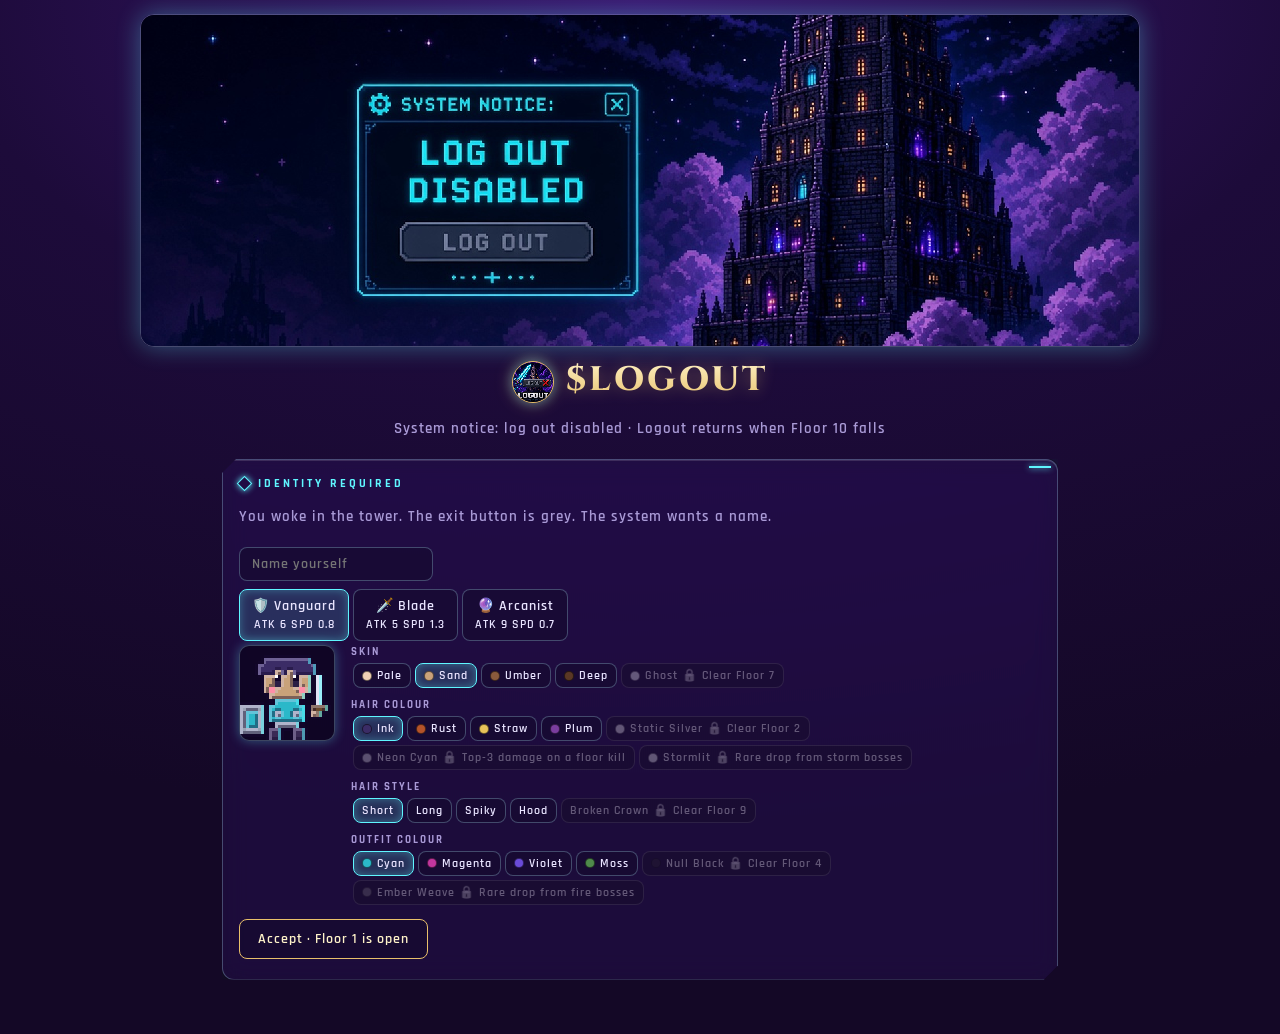
==== index.html @ d96493ed "Enable guilds + floor chat (addendum ran); build bump" ====
<!doctype html><html lang="en"><head><meta charset="utf-8"><meta name="viewport" content="width=device-width,initial-scale=1,viewport-fit=cover"><meta name="theme-color" content="#140826">
<title>$LOGOUT — Idle Tower</title>
<style>html,body{background:#140826;color:#e9e4ff}</style>
<!--stamp--><script type="importmap">{"imports":{"./config.js":"./config.js?v=7f63ad477a","./js/bosses.js":"./js/bosses.js?v=3d17f3967e","./js/chatfilter.js":"./js/chatfilter.js?v=52e6c894ad","./js/codex.js":"./js/codex.js?v=ca098cc24a","./js/cosmetics.js":"./js/cosmetics.js?v=3764ca4366","./js/features.js":"./js/features.js?v=91b095b7e9","./js/floors.js":"./js/floors.js?v=cc6579499a","./js/galaxy.js":"./js/galaxy.js?v=e4ab47b2e9","./js/game.js":"./js/game.js?v=8e646d7013","./js/gm.js":"./js/gm.js?v=af8ee98b9e","./js/guilds.js":"./js/guilds.js?v=2e95c505de","./js/icons.js":"./js/icons.js?v=ac04ffc400","./js/loot.js":"./js/loot.js?v=96ae8f6a36","./js/main.js":"./js/main.js?v=1039ddd37b","./js/pixel.js":"./js/pixel.js?v=902a3ec5ac","./js/ranks.js":"./js/ranks.js?v=34dbba50db","./js/sandbox.js":"./js/sandbox.js?v=edae05dacb","./js/sprites.js":"./js/sprites.js?v=fb9a86721c","./js/storage.js":"./js/storage.js?v=37e40a9ed7","./js/supabase.js":"./js/supabase.js?v=61c670b4ec","./js/talents.js":"./js/talents.js?v=69dda6d546","./js/town.js":"./js/town.js?v=73d9f11a2b","./js/vendor/supabase.js":"./js/vendor/supabase.js?v=96c0dae92e","./js/build.js":"./js/build.js?v=3bac025a0b"}}</script><!--/stamp-->
<link rel="preconnect" href="https://fonts.googleapis.com"><link href="https://fonts.googleapis.com/css2?family=Cinzel:wght@600;800&family=Rajdhani:wght@500;600;700&display=swap" rel="stylesheet">
<link rel="stylesheet" href="style.css?v=3c97f6f3e4">
<link rel="icon" type="image/png" href="assets/favicon.png"><link rel="apple-touch-icon" href="assets/apple-touch-icon.png">
<meta name="description" content="System notice: log out disabled. Climb the tower.">
<meta property="og:title" content="$LOGOUT"><meta property="og:description" content="System notice: log out disabled. Floor 1 is open.">
<meta property="og:image" content="https://logouttower.github.io/logout-game/assets/banner.png"><meta property="og:url" content="https://logouttower.github.io/logout-game/"><meta property="og:type" content="website">
<meta name="twitter:card" content="summary_large_image"><meta name="twitter:title" content="$LOGOUT"><meta name="twitter:image" content="https://logouttower.github.io/logout-game/assets/banner.png"></head><body>
<div class="sky"><div class="tower"></div></div>
<header><img class="banner" src="assets/banner.png" alt="$LOGOUT banner"><h1><img class="logo" src="assets/logo.png" alt="">$LOGOUT</h1><p class="sub">System notice: log out disabled · Logout returns when Floor <span id="maxf">10</span> falls</p></header>
<main>
 <section id="create" class="panel win hidden"><h2>Identity required</h2><p class="sub">You woke in the tower. The exit button is grey. The system wants a name.</p>
  <input id="hname" maxlength="16" placeholder="Name yourself">
  <div id="classes"></div><div class="wrow"><div id="cpreview" class="preview"></div><div id="cpick"></div></div><button id="start" class="cta">Accept · Floor 1 is open</button></section>
 <section id="game" class="hidden">
  <div class="panel win" id="bosspanel">
   <div class="plate"><div class="bname" id="bname"></div><div class="bsub" id="floor"></div></div>
   <div class="gauge"><div class="layers" id="layers"></div><div class="gbar"><div id="hpfill"></div><i class="ticks"></i></div><span id="hptext"></span></div>
   <div id="arena"><div class="torch l"></div><div class="torch r"></div><div id="hero" class="sprite"></div><div id="boss" class="sprite boss"></div><div id="fx"></div></div>
  </div>
  <div class="row">
   <div class="panel win"><div class="hudtop"><div id="hname2"></div><div class="lv" id="hlv"></div></div><div class="segrow"><span>HP</span><div class="seg" id="hhp"></div></div><div class="segrow"><span>XP</span><div class="seg xp" id="hxp"></div></div><div class="buffs" id="buffs"></div><div id="stats"></div><div id="equipped" class="equipped"></div>
    <nav class="btns" id="dock" aria-label="Actions"><div class="act"><button id="lvl" class="rb" title="Train" aria-label="Train">⚔</button><span id="lvlL">Train</span></div><div class="act"><button id="gear" class="rb" title="Forge" aria-label="Forge">⚒</button><span id="gearL">Forge</span></div><div class="act"><button id="wardrobeBtn" class="rb" title="Wardrobe" aria-label="Wardrobe">✧</button><span>Wardrobe</span></div><div class="act"><button id="townBtn" class="rb" title="Town" aria-label="Town">⌂</button><span>Town</span></div><div class="act"><button id="bagBtn" class="rb" title="Bag" aria-label="Bag">⛁</button><span id="bagL">Bag</span></div><div class="act"><button id="talBtn" class="rb" title="Talents" aria-label="Talents">✧<b id="talBadge" class="badge" hidden></b></button><span>Talents</span></div><div class="act" id="guildAct" hidden><button id="guildBtn" class="rb" title="Guild" aria-label="Guild">⚑</button><span>Guild</span></div><div class="act" id="chatAct" hidden><button id="chatBtn" class="rb" title="Floor chat" aria-label="Floor chat">✉<b id="chatBadge" class="badge" hidden></b></button><span>Chat</span></div><div class="act"><button id="sysBtn" class="rb" title="System" aria-label="System and identity">⚙</button><span>System</span></div><div class="act"><button id="helpBtn" class="rb" title="How to play" aria-label="How to play">?</button><span>Guide</span></div></nav></div>
   <div class="panel win"><h2>Top Damage · this floor</h2><ol id="lb"></ol></div>
  </div>
  <div class="panel win"><h2>Chronicle</h2><div class="log" id="log"></div></div>
 </section>
</main>
<dialog id="wardrobe" class="win"><h2>Wardrobe <small>· cosmetic only</small></h2><div class="wrow"><div><div id="wpreview" class="preview big"></div><div id="wname"></div></div><div id="wpick"></div></div><button onclick="this.closest('dialog').close()">Close</button></dialog>
<div id="tour" class="win hidden" role="dialog" aria-live="polite"><small class="tstep" id="tstep"></small><h3 id="ttitle"></h3><p id="ttext"></p><div class="tbtns"><button id="tskip">Skip</button><span></span><button id="tback">Back</button><button id="tnext" class="cta">Next</button></div></div>
<dialog id="town" class="win"><h2><span id="townTitle">Town</span> <small>· safe zone</small><small class="tg" id="townGold"></small></h2>
 <div class="townwrap">
  <section class="tcard"><div class="npc" id="innkeeper"></div><h3>The Lantern Rest</h3><p class="sub">Innkeeper Marrow: “A warm bed heals any tower-ache. Sleep, and wake sharper.”</p>
   <p id="innInfo"></p><p class="sub">Restores full HP and grants <b>Well Rested</b>: +15% gold &amp; XP for 30 min of play or offline time.</p><button id="restBtn" class="cta"></button></section>
  <section class="tcard"><div class="npc" id="merchant"></div><h3>Quill's Wandering Wares</h3><p class="sub" id="shopTimer"></p><div id="shopList"></div><h3 class="sellh">Sell to Quill</h3><div id="sellBox"></div></section>
 </div><button onclick="this.closest('dialog').close()">Leave town</button></dialog>
<dialog id="bag" class="win"><h2>Bag <small id="bagCount"></small></h2><div class="bagwrap"><div><div class="eqrow" id="eqrow"></div><div class="grid" id="bagGrid"></div></div><div class="detail" id="bagDetail"><p class="sub">Select an item to compare it with what you have equipped.</p></div></div><button onclick="this.closest('dialog').close()">Close</button></dialog>
<div id="notices"></div><div id="cleared"><span>FLOOR CLEARED</span><small id="clearedSub"></small></div>
<dialog id="talents" class="win"><h2>Talents <small id="talPts"></small></h2><div class="taltree" id="talTree"></div><div class="taltip" id="talTip"></div><div class="talbtns"><button id="talRespec"></button><button onclick="this.closest('dialog').close()">Close</button></div></dialog>
<dialog id="guild" class="win"><h2>Guild <small id="guildSub"></small></h2><div id="guildBody"></div><button onclick="this.closest('dialog').close()">Close</button></dialog>
<dialog id="chat" class="win"><h2>Floor chat <small id="chatSub"></small></h2><div class="chatlog" id="chatLog" aria-live="polite"></div><form id="chatForm" class="chatform"><input id="chatIn" maxlength="200" autocomplete="off" placeholder="Say something to this floor"><button id="chatSend" class="cta">Send</button></form><p class="sub" id="chatNote"></p><button onclick="this.closest('dialog').close()">Close</button></dialog>
<dialog id="system" class="win"><h2 id="sysTitle">◈ System notice <small>· identity</small></h2><div id="sysBody"></div><button onclick="this.closest('dialog').close()">Close</button></dialog>
<dialog id="sandbox" class="win"><h2>Sandbox <small>· staff only · nothing here is saved</small></h2><div class="sbwrap"><div><div id="sbBoss" class="sbboss"></div><div id="sbName"></div><div id="sbHp" class="sub"></div></div><div><label>Floor <b id="sbNum">1</b><input id="sbFloor" type="range" min="1" max="100" value="1"></label><div class="sbbtns"><button id="sbFight" class="cta">Fight 10s</button><button id="sbLoot">Roll test loot</button><button id="sbUnique">Roll a Unique</button></div><p id="sbLog" class="sub"></p></div></div><div id="sbItems" class="sbitems"></div><button onclick="this.closest('dialog').close()">Close (clears test items)</button></dialog>
<dialog id="away" class="win"><h2>System notice · while you were away</h2><div id="awaytxt"></div><button onclick="this.closest('dialog').close()">Resume</button></dialog>
<script type="module" src="js/main.js?v=1039ddd37b"></script></body></html>
---- style.css ----
:root{--bg:#140826;--cy:#5ff6ff;--cyd:#5ff6ff55;--gold:#e8c06a;--glass:rgba(40,20,80,.42);--line:rgba(180,240,255,.28);--txt:#e9e4ff;--mut:#a99ad6}
*{box-sizing:border-box}
body{margin:0;color:var(--txt);font:600 15px/1.45 'Rajdhani',system-ui,sans-serif;min-height:100vh;background:radial-gradient(120% 80% at 50% 0%,#3a1670 0%,#1d0b3a 45%,var(--bg) 100%)}
.sky{position:fixed;inset:0;z-index:-1;pointer-events:none;background:radial-gradient(1px 1px at 20% 30%,#fff8 50%,transparent),radial-gradient(1px 1px at 70% 20%,#fff6 50%,transparent),radial-gradient(1px 1px at 85% 60%,#fff5 50%,transparent),radial-gradient(1px 1px at 35% 75%,#fff4 50%,transparent)}
.tower{position:absolute;right:6%;bottom:0;width:180px;height:75vh;opacity:.22;filter:drop-shadow(0 0 18px var(--cy));animation:float 8s ease-in-out infinite;
 background:url("data:image/svg+xml,%3Csvg xmlns='http://www.w3.org/2000/svg' viewBox='0 0 60 200' shape-rendering='crispEdges'%3E%3Cpath fill='%23b8a6ff' d='M28 0h4v10h4v20h4v30h4v40h4v100H16V100h4V60h4V30h4z'/%3E%3Cg fill='%235ff6ff'%3E%3Crect x='29' y='40' width='2' height='3'/%3E%3Crect x='26' y='80' width='2' height='3'/%3E%3Crect x='32' y='120' width='2' height='3'/%3E%3Crect x='24' y='150' width='2' height='3'/%3E%3C/g%3E%3C/svg%3E") bottom/contain no-repeat}
@keyframes float{50%{transform:translateY(-12px)}}
header{text-align:center;padding:14px 12px 4px}
.banner{display:block;width:100%;max-width:1000px;margin:0 auto 10px;aspect-ratio:3/1;object-fit:cover;border-radius:14px;border:1px solid var(--line);box-shadow:0 0 24px var(--cyd);image-rendering:pixelated}
h1{font:800 34px 'Cinzel',serif;margin:6px;letter-spacing:3px;background:linear-gradient(#fff3c9,var(--gold));-webkit-background-clip:text;background-clip:text;color:transparent;filter:drop-shadow(0 0 8px #e8c06a66)}
.logo{width:42px;height:42px;vertical-align:middle;margin-right:12px;border-radius:50%;border:1px solid var(--gold);box-shadow:0 0 12px var(--cyd);image-rendering:pixelated}
h2{font:700 12px 'Rajdhani';letter-spacing:3px;text-transform:uppercase;color:var(--cy);margin:0 0 10px;display:flex;align-items:center;gap:8px}
h2::before{content:'';width:9px;height:9px;border:1px solid var(--cy);transform:rotate(45deg);box-shadow:0 0 6px var(--cy)}
.sub{color:var(--mut);letter-spacing:1px}
main{max-width:860px;margin:auto;padding:0 12px 40px}.hidden{display:none!important}
.win,.panel{background:var(--glass);backdrop-filter:blur(12px) saturate(1.3);-webkit-backdrop-filter:blur(12px) saturate(1.3);border:1px solid var(--line);border-radius:12px;
 box-shadow:0 0 0 1px #0004,0 8px 30px #0006,inset 0 1px 0 #ffffff22,0 0 18px #5ff6ff1c;padding:16px;margin-bottom:14px;position:relative;animation:sysin .45s cubic-bezier(.2,.9,.3,1.2) both;
 clip-path:polygon(14px 0,100% 0,100% calc(100% - 14px),calc(100% - 14px) 100%,0 100%,0 14px)}
.panel::after{content:'';position:absolute;top:6px;right:6px;width:22px;height:2px;background:var(--cy);box-shadow:0 0 6px var(--cy)}
@keyframes sysin{from{opacity:0;transform:translateY(10px) scale(.98)}}
.row{display:grid;grid-template-columns:1fr 1fr;gap:14px}@media(max-width:640px){.row{grid-template-columns:1fr}}
button,input{font:600 14px 'Rajdhani';letter-spacing:1px;background:rgba(20,10,45,.6);color:var(--txt);border:1px solid var(--line);border-radius:8px;padding:7px 12px;margin:4px 4px 4px 0;cursor:pointer;transition:.15s}
button:hover{border-color:var(--cy);box-shadow:0 0 12px var(--cyd);color:#fff}button:disabled{opacity:.35;cursor:default;box-shadow:none}
button.sel{border-color:var(--cy);background:rgba(95,246,255,.15);box-shadow:inset 0 0 10px var(--cyd)}
.cta{border-color:var(--gold);color:#fff3c9;padding:10px 18px}
.rb{width:50px;height:50px;border-radius:50%;font-size:20px;padding:0;background:radial-gradient(#3a2470,#1a0c35);border:1px solid var(--cy);box-shadow:0 0 10px var(--cyd),inset 0 0 8px #5ff6ff33}
.btns{display:flex;gap:12px;margin-top:10px}.act{display:flex;flex-direction:column;align-items:center;gap:2px;min-width:56px}.act span{font-size:11px;color:var(--mut);white-space:nowrap}.act .rb{margin:0}
/* boss */
.plate{text-align:center;margin:-4px auto 8px}.bname{font:800 22px 'Cinzel',serif;color:#fff3c9;text-shadow:0 0 10px #e8c06a77}.bsub{font-size:12px;letter-spacing:3px;text-transform:uppercase;color:var(--mut)}
.gauge{position:relative;display:flex;align-items:center;gap:8px}
.layers{display:flex;gap:3px}.layers i{width:9px;height:9px;transform:rotate(45deg);border:1px solid var(--cy)}.layers i.on{background:var(--cy);box-shadow:0 0 6px var(--cy)}
.gbar{flex:1;position:relative;height:16px;border:1px solid var(--line);border-radius:3px;background:#0a0418aa;overflow:hidden;clip-path:polygon(8px 0,100% 0,calc(100% - 8px) 100%,0 100%)}
#hpfill{height:100%;transition:width .35s,background .5s;box-shadow:0 0 10px currentColor}
.ticks{position:absolute;inset:0;background:repeating-linear-gradient(90deg,transparent 0 9.6%,#0008 9.6% 10%)}
#hptext{position:absolute;right:16px;top:-18px;font-size:12px;color:var(--mut)}
#arena{position:relative;display:flex;justify-content:space-around;align-items:flex-end;height:190px;margin-top:12px;border-radius:8px;overflow:hidden;padding-bottom:14px;
 background:linear-gradient(transparent 70%,#0009),repeating-linear-gradient(0deg,#00000055 0 2px,transparent 2px 22px),repeating-linear-gradient(90deg,#00000044 0 2px,transparent 2px 44px),linear-gradient(#2c1f4a,#1a1030 80%,#120a22)}
#arena::after{content:'';position:absolute;left:0;right:0;bottom:0;height:16px;background:repeating-linear-gradient(90deg,#3a2a5a 0 30px,#2a1d45 30px 32px)}
.torch{position:absolute;top:34px;width:10px;height:28px;background:linear-gradient(#6b4a2b,#3a2814);z-index:0}.torch.l{left:9%}.torch.r{right:9%}
.torch::before{content:'';position:absolute;left:-5px;top:-20px;width:20px;height:22px;background:radial-gradient(circle at 50% 70%,#fff3a0,#ff9a2e 45%,#ff4a1a00 70%);animation:flick .18s steps(2) infinite alternate;filter:drop-shadow(0 0 14px #ff9a2e)}
.torch::after{content:'';position:absolute;left:-60px;top:-60px;width:130px;height:130px;background:radial-gradient(#ff9a2e33,transparent 65%);animation:flick .3s infinite alternate}
@keyframes flick{to{transform:scale(.88,1.08);opacity:.85}}
.sprite{width:32px;height:32px;transform:scale(3);transform-origin:bottom;image-rendering:pixelated;background-size:100%;z-index:1}
#hero{animation:atk 1s steps(2) infinite}.boss{transform:scale(4.5);}.boss.big{transform:scale(5.6);}.boss{animation:bob 1.2s steps(2) infinite}
@keyframes atk{50%{translate:4px 0}}@keyframes bob{50%{translate:0 -2px}}.hit{filter:brightness(2.5) drop-shadow(0 0 2px #fff)}
#fx{position:absolute;inset:0;pointer-events:none;z-index:2}
.dmg.me{color:#5ff6ff;text-shadow:0 0 8px #5ff6ff,0 2px 0 #000}.dmg{position:absolute;font:700 20px 'Rajdhani';color:#fff;text-shadow:0 0 6px var(--cy),0 2px 0 #000;animation:up 1s ease-out forwards}
@keyframes up{to{transform:translateY(-50px);opacity:0}}
.slash{position:absolute;width:120px;height:6px;border-radius:50%;background:linear-gradient(90deg,transparent,#fff,var(--cy),transparent);box-shadow:0 0 14px var(--cy);animation:slash .3s ease-out forwards}
@keyframes slash{from{opacity:0;transform:rotate(-35deg) scaleX(.2)}40%{opacity:1}to{opacity:0;transform:rotate(-35deg) scaleX(1.3)}}
/* hero hud */
.hudtop{display:flex;justify-content:space-between;align-items:flex-start}#hname2{font-size:18px;line-height:1.15}#hname2 .ttl{display:block;margin-top:2px}.lv{font-size:12px;color:var(--mut);letter-spacing:2px}
.segrow{display:flex;align-items:center;gap:8px;margin:4px 0}.segrow span{width:18px;font-size:10px;letter-spacing:1px;color:var(--mut)}.segrow:last-of-type{margin-bottom:10px}
.seg{flex:1;display:flex;gap:2px;height:6px}.seg i{flex:1;background:#5cff9a;box-shadow:0 0 5px #5cff9a88;transform:skewX(-20deg)}.seg.xp i{background:var(--cy);box-shadow:0 0 5px var(--cyd)}.seg i.off{background:#ffffff18;box-shadow:none}
#stats{color:var(--mut);font-size:14px}#stats b{color:var(--txt)}
ol{padding-left:24px;margin:0}li{margin-bottom:3px}li.me{background:rgba(95,246,255,.08);border-radius:4px}
.ttl{font-size:11px;color:var(--gold);letter-spacing:1px;opacity:.85}
.log{height:110px;overflow:auto;font-size:14px;color:var(--mut)}.log div{padding:2px 0;border-bottom:1px solid #ffffff0d}.log div::before{content:'✦ ';color:var(--gold)}
.log div.rune{color:var(--cy);text-shadow:0 0 8px var(--cyd)}.log div.rune::before{content:'◈ ';color:var(--cy)}
dialog{color:var(--txt);max-width:92vw}dialog::backdrop{background:#0a0418aa;backdrop-filter:blur(3px)}
/* system notices */
#notices{position:fixed;left:50%;top:max(14px,env(safe-area-inset-top));transform:translateX(-50%);display:flex;flex-direction:column;gap:8px;align-items:center;z-index:20;pointer-events:none}
.notice{min-width:280px;text-align:center;padding:12px 26px;background:rgba(28,14,62,.82);backdrop-filter:blur(14px);-webkit-backdrop-filter:blur(14px);border:1px solid var(--cy);border-radius:10px;box-shadow:0 0 24px var(--cyd);letter-spacing:2px;animation:nin .35s ease-out,nout .5s ease-in 2.6s forwards}
.notice small{display:block;font-size:10px;letter-spacing:4px;color:var(--cy);text-transform:uppercase}
@keyframes nin{from{opacity:0;transform:scale(.9)}}@keyframes nout{to{opacity:0;transform:translateY(-10px)}}
#cleared{position:fixed;inset:0;display:none;place-items:center;align-content:center;z-index:30;pointer-events:none;background:radial-gradient(#5ff6ff22,transparent 60%)}
#cleared.show{display:grid;animation:cl 2.6s ease forwards}
#cleared span{font:800 clamp(34px,8vw,72px) 'Cinzel',serif;letter-spacing:8px;background:linear-gradient(#fff,#fff3c9 40%,var(--gold));-webkit-background-clip:text;background-clip:text;color:transparent;filter:drop-shadow(0 0 18px var(--cy))}
#cleared small{text-align:center;letter-spacing:4px;color:var(--cy)}
@keyframes cl{0%{opacity:0;transform:scale(1.4)}15%{opacity:1;transform:scale(1)}80%{opacity:1}100%{opacity:0}}
/* wardrobe */
.wrow{display:flex;gap:16px;align-items:flex-start;flex-wrap:wrap}
.preview{width:96px;height:96px;flex:none;background:#0a0418aa center/100% no-repeat;border:1px solid var(--line);border-radius:10px;box-shadow:0 0 12px var(--cyd);image-rendering:pixelated}
.preview.big{width:160px;height:160px}#wardrobe{max-width:780px;width:95vw;max-height:90vh;overflow:auto}#wpick,#cpick{flex:1;min-width:260px}
.slot{margin-bottom:8px}.slot b{display:block;color:var(--mut);font-size:11px;letter-spacing:2px;text-transform:uppercase}
.opt{font-size:12px;padding:4px 8px;margin:2px}.opt i{display:inline-block;width:10px;height:10px;margin-right:5px;border-radius:50%;vertical-align:middle;border:1px solid #0008}
.opt.locked{opacity:.35;filter:grayscale(1);cursor:not-allowed}.opt.locked:hover{box-shadow:none;border-color:var(--line)}

/* intro walkthrough */
#tour{position:fixed;left:50%;bottom:max(18px,env(safe-area-inset-bottom));transform:translateX(-50%);width:min(440px,calc(100vw - 24px));z-index:45;margin:0;padding:16px 18px}
#tour small{letter-spacing:4px;font-size:10px;color:var(--cy);text-transform:uppercase}#tour h3{font:800 18px 'Cinzel',serif;color:#fff3c9;margin:4px 0 6px}#tour p{margin:0 0 10px;color:var(--txt);line-height:1.4}
.tbtns{display:flex;gap:6px;align-items:center}.tbtns span{flex:1}.tbtns button{min-height:44px;min-width:64px;margin:0}
.tour-hi{outline:2px solid var(--cy)!important;outline-offset:-2px;box-shadow:0 0 0 2px #5ff6ff55,0 0 26px var(--cy)!important;animation:hipulse 1.2s ease-in-out infinite!important;border-radius:10px}
@keyframes hipulse{50%{outline-color:#fff3c9}}
/* mobile (iPhone ~390px) */
html,body{overflow-x:hidden}
header{padding-top:max(14px,env(safe-area-inset-top))}main{padding-left:max(12px,env(safe-area-inset-left));padding-right:max(12px,env(safe-area-inset-right))}
@media(max-width:640px){
 body{font-size:15px}main{padding-bottom:calc(110px + env(safe-area-inset-bottom))}
 header{padding:max(8px,env(safe-area-inset-top)) 8px 0}h1{font-size:26px}.logo{width:34px;height:34px}.sub{font-size:13px}.banner{border-radius:10px}
 .panel,.win{padding:12px}#arena{height:170px}.sprite{transform:scale(2.4)}.boss{transform:scale(3.6)}.boss.big{transform:scale(4.4)}
 #hptext{position:static;display:block;text-align:right;margin-bottom:2px}.gauge{flex-wrap:wrap}.gbar{flex-basis:100%}
 body>#dock{display:flex}#game.hidden~#dock,body:has(#game.hidden)>#dock{display:none}
 #dock{position:fixed;left:0;right:0;bottom:0;z-index:35;margin:0;justify-content:space-around;padding:8px max(8px,env(safe-area-inset-right)) calc(8px + env(safe-area-inset-bottom)) max(8px,env(safe-area-inset-left));
  background:rgba(24,12,52,.86);backdrop-filter:blur(14px);-webkit-backdrop-filter:blur(14px);border-top:1px solid var(--line);box-shadow:0 -6px 24px #0008}
 .rb{width:48px;height:48px}
 button,input,.opt{min-height:44px}.opt{padding:6px 10px;margin:3px}input{width:100%;font-size:16px}
 #classes button{min-width:30%}
 dialog{max-width:calc(100vw - 16px);width:calc(100vw - 16px);max-height:calc(100dvh - 24px - env(safe-area-inset-top) - env(safe-area-inset-bottom));overflow-y:auto;-webkit-overflow-scrolling:touch;overscroll-behavior:contain;padding:14px}
 #wardrobe{width:calc(100vw - 16px)}.wrow{flex-direction:column}.preview.big{width:128px;height:128px;margin:auto}#wpick,#cpick{min-width:0;width:100%}
 #wardrobe>button{position:sticky;bottom:0;width:100%;background:rgba(30,15,65,.95)}
 #tour{bottom:calc(92px + env(safe-area-inset-bottom))}
 .notice{min-width:0;width:calc(100vw - 40px)}.tower{display:none}
}

/* loot */
.equipped{display:flex;flex-wrap:wrap;gap:4px 12px;font-size:12px;color:var(--mut);margin-top:6px}
.log div.loot::before{content:'◆ ';color:inherit}
#bag{max-width:760px;width:95vw;max-height:90vh;overflow:auto}.bagwrap{display:flex;gap:14px;flex-wrap:wrap}.bagwrap>div:first-child{flex:1;min-width:260px}
.grid{display:grid;grid-template-columns:repeat(5,1fr);gap:6px;margin-top:8px}
.cell{aspect-ratio:1;min-height:44px;margin:0;padding:0;font-size:20px;border:1px solid var(--rc,var(--line));box-shadow:inset 0 0 12px color-mix(in srgb,var(--rc,#000) 35%,transparent);color:var(--rc,var(--mut))}
.cell:disabled{opacity:.25}.cell.sel{outline:2px solid #fff;outline-offset:1px}
.eqrow{display:grid;grid-template-columns:repeat(3,1fr);gap:6px}
.item{border:1px solid var(--rc,var(--line));border-radius:8px;padding:8px;background:rgba(10,4,24,.5);font-size:13px}.item small{display:block;color:var(--mut);font-size:11px;text-transform:capitalize;margin-bottom:3px}
.item.mini{font-size:11px;padding:6px}.item.mini small{font-size:10px}.item.empty{color:var(--mut);text-transform:capitalize}
.detail{flex:1;min-width:240px}.vs{text-align:center;font-size:11px;letter-spacing:3px;color:var(--mut);margin:6px 0;text-transform:uppercase}.delta{font-size:16px;margin:8px 0}
.bagbtns{display:flex;gap:6px}.bagbtns button{flex:1;min-height:44px}
@media(max-width:640px){#bag{width:calc(100vw - 16px)}.bagwrap{flex-direction:column}.eqrow{grid-template-columns:1fr}#bag>button{position:sticky;bottom:0;width:100%;background:rgba(30,15,65,.95)}}

/* hero HP + buffs */
.seg.mid i:not(.off){background:#ffd84f;box-shadow:0 0 5px #ffd84f88}.seg.worn i:not(.off){background:#ff3355;box-shadow:0 0 6px #ff3355aa}
.buffs{display:flex;flex-wrap:wrap;gap:4px;margin:2px 0 6px}.buff{font-size:11px;letter-spacing:1px;padding:2px 8px;border:1px solid var(--cy);border-radius:999px;color:var(--cy);background:#5ff6ff14}
.buff.bad,.bad{color:#ff3355;border-color:#ff3355}.buff.bad{background:#ff335514}
/* town */
#town{max-width:820px;width:95vw;max-height:90vh;overflow:auto;background:linear-gradient(rgba(60,30,40,.35),rgba(20,10,45,.6)),var(--glass)}
#town h2 .tg{margin-left:auto;color:var(--gold);letter-spacing:2px}
.townwrap{display:grid;grid-template-columns:1fr 1.3fr;gap:12px}.tcard{border:1px solid var(--line);border-radius:10px;padding:12px;background:rgba(10,4,24,.45);position:relative}
.tcard h3{font:800 17px 'Cinzel',serif;color:#fff3c9;margin:4px 0}.npc{width:96px;height:96px;image-rendering:pixelated;background:center/100% no-repeat;float:right;margin:-4px -4px 4px 8px;filter:drop-shadow(0 0 6px #ff9a2e55)}
.srow{display:flex;align-items:center;gap:8px;padding:6px 0;border-bottom:1px solid #ffffff10;clear:both}.srow>div{flex:1}.srow small{display:block;color:var(--mut);font-size:11px}.srow button{min-width:76px;min-height:44px;margin:0}
.srow[style]{border-left:2px solid var(--rc);padding-left:8px}
@media(max-width:640px){#town{width:calc(100vw - 16px)}.townwrap{grid-template-columns:1fr}#town>button{position:sticky;bottom:0;width:100%;background:rgba(30,15,65,.95)}.act{min-width:48px}.act span{font-size:10px}#dock{gap:2px}.rb{width:46px;height:46px}}
/* stable HUD: reserve space so text updates never shift the buttons under the cursor */
#stats{min-height:2.9em}.buffs{min-height:22px}.equipped{min-height:1.4em}#hname2{min-height:2.3em}
.climb{font-size:11px;color:var(--cy);margin-top:3px;line-height:1.3}

/* Unique rarity: prismatic cyan-gold shimmer */
@keyframes prism{0%{background-position:0% 50%}100%{background-position:200% 50%}}
.uniq,.notice.uniq span{background:linear-gradient(90deg,#7ff6ff,#ffd76a,#ff9ff3,#7ff6ff);background-size:200% 100%;-webkit-background-clip:text;background-clip:text;color:transparent!important;animation:prism 2.4s linear infinite;font-weight:700}
.notice.uniq{border-color:#ffd76a!important;box-shadow:0 0 24px #7ff6ff88,0 0 48px #ffd76a44;padding:16px 30px}
.notice.uniq small::after{content:' · UNIQUE';color:#ffd76a}
.cell.ucell{color:#ffd76a;border:2px solid #ffd76a;box-shadow:0 0 12px #7ff6ff,inset 0 0 14px #ffd76a66;animation:uglow 2s ease-in-out infinite alternate}
@keyframes uglow{to{box-shadow:0 0 18px #ffd76a,inset 0 0 14px #7ff6ff88}}
.item .ab{color:#5cff9a}.item .db{color:#ff9b7a}.item .lore{font-style:italic;color:#b9a8ff;font-size:12px;margin:4px 0}
@media (prefers-reduced-motion:reduce){.uniq,.cell.ucell{animation:none}}

/* Talents */
.rb{position:relative}.badge{position:absolute;top:-4px;right:-4px;min-width:18px;height:18px;padding:0 4px;border-radius:9px;background:var(--gold);color:#1a0b33;font:700 11px/18px 'Rajdhani',sans-serif;box-shadow:0 0 8px var(--gold)}
#talents{max-width:900px;width:95vw;max-height:90vh;overflow:auto}
.taltree{display:grid;grid-template-columns:repeat(3,1fr);gap:12px}
.tbranch{border:1px solid var(--line);border-radius:10px;padding:10px;background:rgba(10,4,24,.45);display:flex;flex-direction:column;gap:8px}
.tbranch h3{margin:0;color:var(--cy);font-size:15px;letter-spacing:2px;text-transform:uppercase}.tbranch h3 small{color:var(--gold);float:right}.tbranch .sub{margin:0}
.tnode{display:flex;justify-content:space-between;align-items:center;min-height:48px;margin:0;padding:6px 12px;border-radius:24px;border:1px solid var(--line);background:rgba(30,15,65,.6);text-align:left;position:relative}
.tnode+.tnode::before{content:'';position:absolute;left:24px;top:-9px;height:8px;border-left:2px solid var(--line)}
.tnode b{font-size:12px;color:var(--gold)}.tnode.can{border-color:var(--cy);box-shadow:0 0 10px #5ff6ff55}.tnode.max{border-color:var(--gold);background:rgba(80,60,10,.35)}
.tnode.gated{opacity:.45}.tnode.cap{border-width:2px}.tnode.cap span::before{content:'★ ';color:var(--gold)}.tnode.sel{outline:2px solid #fff;outline-offset:1px}
.taltip{margin:12px 0;padding:10px 12px;border:1px solid var(--cy);border-radius:10px;background:rgba(10,4,24,.6);min-height:64px}.taltip p{margin:6px 0}.taltip .capt{color:var(--gold)}
.talbtns{display:flex;gap:10px;justify-content:flex-end}
@media(max-width:640px){.taltree{grid-template-columns:1fr}#talents{width:calc(100vw - 16px)}.taltip{position:sticky;bottom:52px;background:rgba(22,10,48,.97);z-index:2;box-shadow:0 -8px 20px #0a0418}.talbtns{position:sticky;bottom:0;background:rgba(30,15,65,.95);padding:6px 0}.talbtns button{flex:1}}

/* System / identity */
#system{max-width:520px;width:95vw}.sysnote p{margin:6px 0}.bind{border:1px solid var(--cy);border-radius:10px;padding:10px;margin:10px 0;background:rgba(10,4,24,.5)}.bind.off{opacity:.55}
.bind h3{margin:0 0 8px;color:var(--cy);font-size:14px;letter-spacing:3px;text-transform:uppercase}.bind .cta{width:100%;min-height:44px}
.mail{display:flex;gap:8px}.mail input{flex:1;min-height:44px;background:rgba(20,10,45,.8);color:var(--txt);border:1px solid var(--line);border-radius:8px;padding:0 10px}
.logout{width:100%;min-height:48px;margin-top:10px;letter-spacing:6px;font-weight:700;opacity:.4;cursor:not-allowed}.center{text-align:center}
.settings{margin-top:10px}.settings summary{cursor:pointer;color:var(--cy);min-height:44px;line-height:44px}
.slot2{border:1px dashed var(--gold);border-radius:10px;padding:8px;margin:8px 0}.emptyslot{width:44px;height:44px;border:1px dashed var(--gold);border-radius:8px;display:grid;place-items:center;color:var(--gold);margin-top:6px}

/* Staff (gm) */
.gmname{color:#0b0812!important;text-shadow:0 0 2px #ffd76a,0 0 6px #ffd76a,0 0 12px #9a5cff;font-weight:700}
#lb li.staff{list-style:none;margin:0 0 8px -18px;padding:6px 8px;border:1px solid #ffd76a66;border-radius:8px;background:linear-gradient(90deg,#0b081288,#2a1d4588)}#lb li.staff small{display:block;font-size:10px;letter-spacing:3px;color:#ffd76a;text-transform:uppercase}
.dmg.gm{color:#ffd76a;text-shadow:0 0 8px #ffd76a,0 0 2px #000,0 2px 0 #000}
.slash.crack{width:46px;height:46px;background:none;border:none;box-shadow:none;transform:none;opacity:.9;
  background-image:linear-gradient(35deg,transparent 46%,#ffd76a 47%,#ffd76a 50%,transparent 51%),linear-gradient(-60deg,transparent 47%,#ffd76a 48%,#9a5cff 50%,transparent 51%),radial-gradient(#0b0812 0 20%,transparent 21%);animation:crack 1s ease-out forwards}
@keyframes crack{0%{opacity:0;scale:.4}20%{opacity:1;scale:1}100%{opacity:0;scale:1.1}}
#hero.gmaura::before{content:'';position:absolute;inset:-14%;border-radius:50%;pointer-events:none;
  background:repeating-conic-gradient(from 0deg,#ffd76a 0 2deg,transparent 2deg 14deg,#9a5cff 14deg 16deg,transparent 16deg 30deg);
  -webkit-mask:radial-gradient(circle,transparent 58%,#000 60%,#000 64%,transparent 66%);mask:radial-gradient(circle,transparent 58%,#000 60%,#000 64%,transparent 66%);
  animation:gmring 18s linear infinite;opacity:.8;filter:drop-shadow(0 0 3px #ffd76a)}
#hero.gmaura{position:relative;filter:drop-shadow(0 0 3px #9a5cff88)!important}
@keyframes gmring{to{rotate:360deg}}
.notice.bigsys{position:fixed;left:50%;top:40%;translate:-50% -50%;z-index:99;font-size:20px;padding:22px 36px;border-color:#ffd76a;box-shadow:0 0 30px #ffd76a55,0 0 60px #9a5cff44;animation:bigsys 6s ease forwards}
.notice.bigsys span{color:#ffd76a}@keyframes bigsys{0%{opacity:0}8%,85%{opacity:1}100%{opacity:0}}
.staffbox{display:flex;flex-wrap:wrap;gap:8px;align-items:center;margin-top:10px;padding:8px;border:1px solid #ffd76a55;border-radius:8px}.staffbox input{flex:1;min-height:44px;background:rgba(20,10,45,.8);color:var(--txt);border:1px solid var(--line);border-radius:8px;padding:0 10px}
#sandbox{max-width:760px;width:95vw;max-height:90vh;overflow:auto}.sbwrap{display:grid;grid-template-columns:auto 1fr;gap:14px;align-items:center}.sbboss{width:160px;height:160px;background-size:contain;background-repeat:no-repeat;image-rendering:pixelated}
#sbFloor{width:100%;min-height:44px}.sbbtns{display:flex;flex-wrap:wrap;gap:8px}.sbitems{display:grid;grid-template-columns:repeat(auto-fill,minmax(210px,1fr));gap:8px;margin:10px 0}
@media(max-width:640px){.sbwrap{grid-template-columns:1fr}.sbboss{margin:auto}}
@media (prefers-reduced-motion:reduce){#hero.gmaura::before{animation:none}}
/* ---- guild + floor chat */
#guildBody .grow { display: flex; gap: 8px; flex-wrap: wrap; align-items: center; margin: 6px 0; }
#guildBody input { flex: 1 1 140px; min-height: 44px; }
#guildBody table { width: 100%; border-collapse: collapse; font-size: .95em; }
#guildBody td, #guildBody th { padding: 6px 4px; border-bottom: 1px solid rgba(160, 140, 255, .15); text-align: left; }
#guildBody .mine { color: #7ff6ff; }
#guildBody .tabs button[aria-pressed="true"] { border-color: #7ff6ff; }
.chatlog { height: min(50vh, 360px); overflow-y: auto; -webkit-overflow-scrolling: touch; padding: 6px; border: 1px solid rgba(160, 140, 255, .2); border-radius: 8px; background: rgba(10, 4, 24, .5); }
.chatlog .msg { padding: 4px 0; line-height: 1.35; word-break: break-word; }
.chatlog .msg b { color: #c9b8ff; } .chatlog .msg .tag { color: #7ff6ff; font-size: .8em; margin-right: 3px; } .chatlog .msg.me b { color: #7ff6ff; }
.chatlog .msg.staff b { color: #f5c96b; } .chatlog .msg time { color: #8a7fb0; font-size: .75em; margin-left: 4px; }
.chatlog .msg .mod { float: right; display: flex; gap: 4px; } .chatlog .msg .mod button { min-height: 32px; min-width: 32px; padding: 2px 6px; font-size: .75em; opacity: .7; }
.chatform { display: flex; gap: 6px; margin-top: 8px; } .chatform input { flex: 1; min-height: 44px; } .chatform button { min-height: 44px; }
@media (max-width: 600px) { #guild, #chat { width: calc(100vw - 16px); max-width: none; } .chatlog { height: 46vh; } }
/* ---- staff galaxy aura, Codex, Final Shape */
#galaxy{position:absolute;pointer-events:none;z-index:0;image-rendering:auto}#hero{z-index:1}
.gmname.shape{background:linear-gradient(90deg,#ffd76a,#fff3c4,#9a5cff,#ffd76a);background-size:300% 100%;-webkit-background-clip:text;background-clip:text;color:transparent!important;animation:shapeshim 6s linear infinite}
@keyframes shapeshim{to{background-position:300% 0}}
@media (prefers-reduced-motion:reduce){.gmname.shape{animation:none}}
#rune{position:absolute;left:50%;bottom:6%;translate:-50% 0;color:#ffd76a;font-size:22px;text-shadow:0 0 10px #ffd76a,0 0 20px #9a5cff;pointer-events:auto;z-index:2;opacity:.85}
.supernova{position:absolute;inset:0;pointer-events:none;background:radial-gradient(circle at 70% 45%,#ffd76acc,#9a5cff55 30%,transparent 60%);animation:nova 1.6s ease-out forwards;z-index:3}
@keyframes nova{0%{opacity:0;scale:.3}25%{opacity:1}100%{opacity:0;scale:1.4}}
.dmg.dust{color:#cfd8ff;text-shadow:0 0 6px #9a7bff}
.notice.glow-rare{box-shadow:0 0 18px var(--glow,#ffd76a)}
#talents.codex{background:radial-gradient(circle at 30% 0,#2a1a4a,#0b0812 70%);border-color:#ffd76a88;box-shadow:0 0 40px #9a5cff44}
#talents.codex h2{color:#ffd76a;font-family:Cinzel,serif;letter-spacing:2px}
#talents.codex .taltree{grid-template-columns:repeat(4,minmax(150px,1fr));overflow-x:auto;max-height:62vh;overflow-y:auto;-webkit-overflow-scrolling:touch}
#talents.codex .tnode{border-color:#ffd76a55;background:linear-gradient(160deg,#160f26,#0b0812)}#talents.codex .tnode.cap{border-color:#ffd76a;box-shadow:0 0 10px #ffd76a66}
#talents.codex .tnode.hiddennode{border-style:dashed;border-color:#9a5cff}
@media(max-width:640px){#talents.codex .taltree{grid-template-columns:repeat(4,minmax(132px,1fr))}}
/* ---- item icons + merchant sell */
.ico{display:inline-block;width:32px;height:32px;flex:none;background-size:contain;background-repeat:no-repeat;image-rendering:pixelated;vertical-align:middle;margin-right:6px}
.ico.big{width:36px;height:36px;margin:0}.cell .lock,.item .lock{position:absolute;right:2px;top:1px;font-size:10px}.cell,.item{position:relative}
.ico.ushim{animation:ushim 3s linear infinite}@keyframes ushim{0%,100%{filter:drop-shadow(0 0 2px #7ff6ff) hue-rotate(0deg)}50%{filter:drop-shadow(0 0 4px #ffd76a) hue-rotate(40deg)}}
@media (prefers-reduced-motion:reduce){.ico.ushim{animation:none}}
.item>.ico{float:left}.notice .ico{width:24px;height:24px}
#sellBox{max-height:260px;overflow-y:auto;-webkit-overflow-scrolling:touch}#sellBox .srow{display:flex;align-items:center;gap:6px}#sellBox .srow>div{flex:1;min-width:0}#sellBox button{min-height:44px;min-width:44px}
.sellh{margin-top:12px}
/* Vesperveil · The Unwritten Hour: the arena dims to a starlit night (static overlay; twinkle only without reduced motion) */
#arena.unwritten::before{content:'';position:absolute;inset:0;z-index:2;pointer-events:none;background:radial-gradient(1px 1px at 12% 20%,#fff 50%,transparent 51%),radial-gradient(1px 1px at 33% 12%,#ffd76a 50%,transparent 51%),radial-gradient(1px 1px at 58% 26%,#cfd8ff 50%,transparent 51%),radial-gradient(1px 1px at 77% 9%,#fff 50%,transparent 51%),radial-gradient(1px 1px at 90% 30%,#ffd76a 50%,transparent 51%),radial-gradient(1px 1px at 45% 40%,#fff 50%,transparent 51%),linear-gradient(#05031acc,#0b0626aa 70%,transparent);animation:uhtw 4s ease-in-out infinite alternate}
@keyframes uhtw{to{opacity:.75}}@media (prefers-reduced-motion:reduce){#arena.unwritten::before{animation:none}}
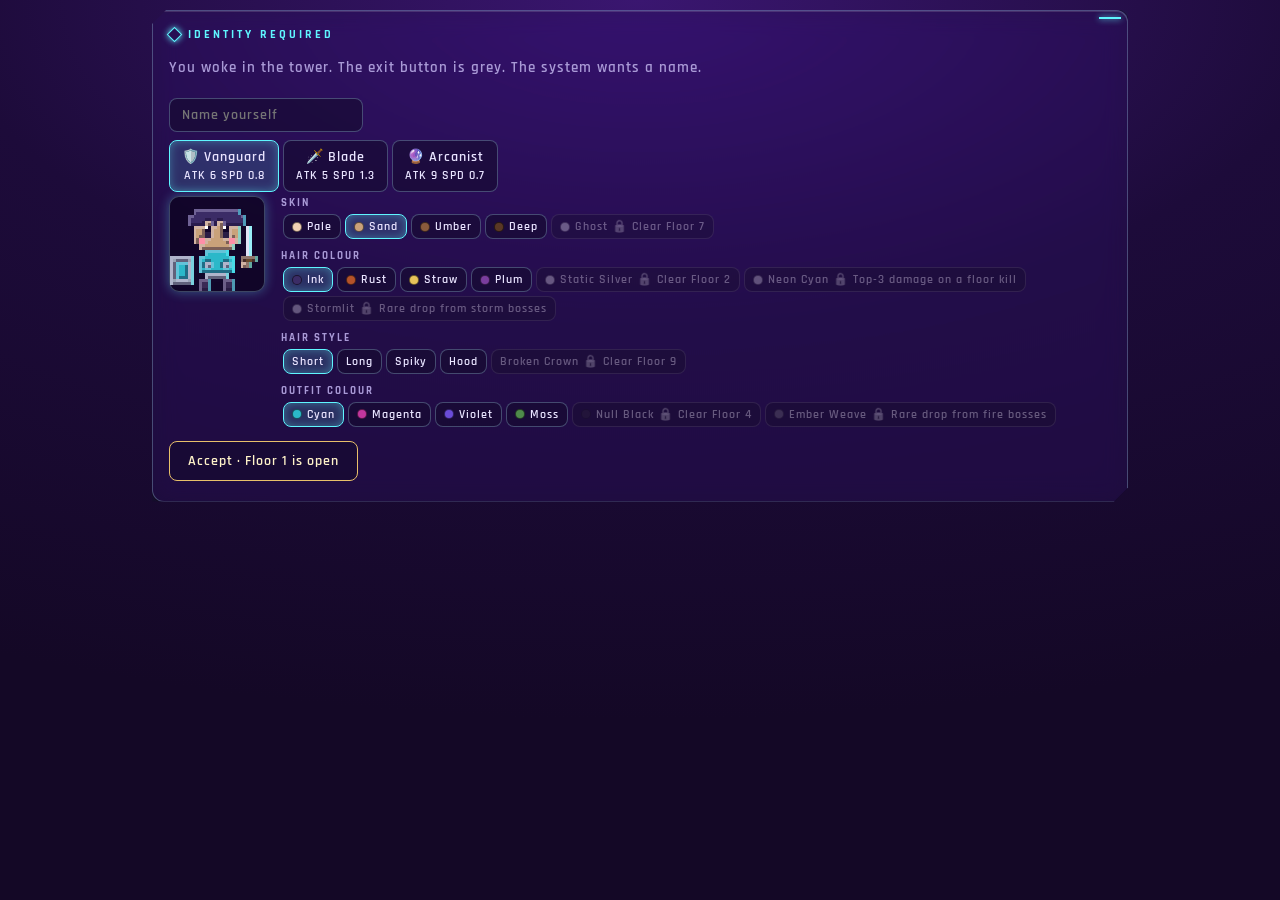
==== commit 1ef3bd90: "Move opening day to Mon Oct 26, 10:30 AM CT" ====
--- a/index.html
+++ b/index.html
@@ -1,48 +1,18 @@
-<!doctype html><html lang="en"><head><meta charset="utf-8"><meta name="viewport" content="width=device-width,initial-scale=1,viewport-fit=cover"><meta name="theme-color" content="#140826">
-<title>$LOGOUT — Idle Tower</title>
-<style>html,body{background:#140826;color:#e9e4ff}</style>
-<!--stamp--><script type="importmap">{"imports":{"./config.js":"./config.js?v=7f63ad477a","./js/bosses.js":"./js/bosses.js?v=3d17f3967e","./js/chatfilter.js":"./js/chatfilter.js?v=52e6c894ad","./js/codex.js":"./js/codex.js?v=ca098cc24a","./js/cosmetics.js":"./js/cosmetics.js?v=3764ca4366","./js/features.js":"./js/features.js?v=91b095b7e9","./js/floors.js":"./js/floors.js?v=cc6579499a","./js/galaxy.js":"./js/galaxy.js?v=e4ab47b2e9","./js/game.js":"./js/game.js?v=8e646d7013","./js/gm.js":"./js/gm.js?v=af8ee98b9e","./js/guilds.js":"./js/guilds.js?v=2e95c505de","./js/icons.js":"./js/icons.js?v=ac04ffc400","./js/loot.js":"./js/loot.js?v=96ae8f6a36","./js/main.js":"./js/main.js?v=1039ddd37b","./js/pixel.js":"./js/pixel.js?v=902a3ec5ac","./js/ranks.js":"./js/ranks.js?v=34dbba50db","./js/sandbox.js":"./js/sandbox.js?v=edae05dacb","./js/sprites.js":"./js/sprites.js?v=fb9a86721c","./js/storage.js":"./js/storage.js?v=37e40a9ed7","./js/supabase.js":"./js/supabase.js?v=61c670b4ec","./js/talents.js":"./js/talents.js?v=69dda6d546","./js/town.js":"./js/town.js?v=73d9f11a2b","./js/vendor/supabase.js":"./js/vendor/supabase.js?v=96c0dae92e","./js/build.js":"./js/build.js?v=3bac025a0b"}}</script><!--/stamp-->
-<link rel="preconnect" href="https://fonts.googleapis.com"><link href="https://fonts.googleapis.com/css2?family=Cinzel:wght@600;800&family=Rajdhani:wght@500;600;700&display=swap" rel="stylesheet">
-<link rel="stylesheet" href="style.css?v=3c97f6f3e4">
-<link rel="icon" type="image/png" href="assets/favicon.png"><link rel="apple-touch-icon" href="assets/apple-touch-icon.png">
-<meta name="description" content="System notice: log out disabled. Climb the tower.">
-<meta property="og:title" content="$LOGOUT"><meta property="og:description" content="System notice: log out disabled. Floor 1 is open.">
-<meta property="og:image" content="https://logouttower.github.io/logout-game/assets/banner.png"><meta property="og:url" content="https://logouttower.github.io/logout-game/"><meta property="og:type" content="website">
-<meta name="twitter:card" content="summary_large_image"><meta name="twitter:title" content="$LOGOUT"><meta name="twitter:image" content="https://logouttower.github.io/logout-game/assets/banner.png"></head><body>
-<div class="sky"><div class="tower"></div></div>
-<header><img class="banner" src="assets/banner.png" alt="$LOGOUT banner"><h1><img class="logo" src="assets/logo.png" alt="">$LOGOUT</h1><p class="sub">System notice: log out disabled · Logout returns when Floor <span id="maxf">10</span> falls</p></header>
-<main>
- <section id="create" class="panel win hidden"><h2>Identity required</h2><p class="sub">You woke in the tower. The exit button is grey. The system wants a name.</p>
-  <input id="hname" maxlength="16" placeholder="Name yourself">
-  <div id="classes"></div><div class="wrow"><div id="cpreview" class="preview"></div><div id="cpick"></div></div><button id="start" class="cta">Accept · Floor 1 is open</button></section>
- <section id="game" class="hidden">
-  <div class="panel win" id="bosspanel">
-   <div class="plate"><div class="bname" id="bname"></div><div class="bsub" id="floor"></div></div>
-   <div class="gauge"><div class="layers" id="layers"></div><div class="gbar"><div id="hpfill"></div><i class="ticks"></i></div><span id="hptext"></span></div>
-   <div id="arena"><div class="torch l"></div><div class="torch r"></div><div id="hero" class="sprite"></div><div id="boss" class="sprite boss"></div><div id="fx"></div></div>
-  </div>
-  <div class="row">
-   <div class="panel win"><div class="hudtop"><div id="hname2"></div><div class="lv" id="hlv"></div></div><div class="segrow"><span>HP</span><div class="seg" id="hhp"></div></div><div class="segrow"><span>XP</span><div class="seg xp" id="hxp"></div></div><div class="buffs" id="buffs"></div><div id="stats"></div><div id="equipped" class="equipped"></div>
-    <nav class="btns" id="dock" aria-label="Actions"><div class="act"><button id="lvl" class="rb" title="Train" aria-label="Train">⚔</button><span id="lvlL">Train</span></div><div class="act"><button id="gear" class="rb" title="Forge" aria-label="Forge">⚒</button><span id="gearL">Forge</span></div><div class="act"><button id="wardrobeBtn" class="rb" title="Wardrobe" aria-label="Wardrobe">✧</button><span>Wardrobe</span></div><div class="act"><button id="townBtn" class="rb" title="Town" aria-label="Town">⌂</button><span>Town</span></div><div class="act"><button id="bagBtn" class="rb" title="Bag" aria-label="Bag">⛁</button><span id="bagL">Bag</span></div><div class="act"><button id="talBtn" class="rb" title="Talents" aria-label="Talents">✧<b id="talBadge" class="badge" hidden></b></button><span>Talents</span></div><div class="act" id="guildAct" hidden><button id="guildBtn" class="rb" title="Guild" aria-label="Guild">⚑</button><span>Guild</span></div><div class="act" id="chatAct" hidden><button id="chatBtn" class="rb" title="Floor chat" aria-label="Floor chat">✉<b id="chatBadge" class="badge" hidden></b></button><span>Chat</span></div><div class="act"><button id="sysBtn" class="rb" title="System" aria-label="System and identity">⚙</button><span>System</span></div><div class="act"><button id="helpBtn" class="rb" title="How to play" aria-label="How to play">?</button><span>Guide</span></div></nav></div>
-   <div class="panel win"><h2>Top Damage · this floor</h2><ol id="lb"></ol></div>
-  </div>
-  <div class="panel win"><h2>Chronicle</h2><div class="log" id="log"></div></div>
- </section>
-</main>
-<dialog id="wardrobe" class="win"><h2>Wardrobe <small>· cosmetic only</small></h2><div class="wrow"><div><div id="wpreview" class="preview big"></div><div id="wname"></div></div><div id="wpick"></div></div><button onclick="this.closest('dialog').close()">Close</button></dialog>
-<div id="tour" class="win hidden" role="dialog" aria-live="polite"><small class="tstep" id="tstep"></small><h3 id="ttitle"></h3><p id="ttext"></p><div class="tbtns"><button id="tskip">Skip</button><span></span><button id="tback">Back</button><button id="tnext" class="cta">Next</button></div></div>
-<dialog id="town" class="win"><h2><span id="townTitle">Town</span> <small>· safe zone</small><small class="tg" id="townGold"></small></h2>
- <div class="townwrap">
-  <section class="tcard"><div class="npc" id="innkeeper"></div><h3>The Lantern Rest</h3><p class="sub">Innkeeper Marrow: “A warm bed heals any tower-ache. Sleep, and wake sharper.”</p>
-   <p id="innInfo"></p><p class="sub">Restores full HP and grants <b>Well Rested</b>: +15% gold &amp; XP for 30 min of play or offline time.</p><button id="restBtn" class="cta"></button></section>
-  <section class="tcard"><div class="npc" id="merchant"></div><h3>Quill's Wandering Wares</h3><p class="sub" id="shopTimer"></p><div id="shopList"></div><h3 class="sellh">Sell to Quill</h3><div id="sellBox"></div></section>
- </div><button onclick="this.closest('dialog').close()">Leave town</button></dialog>
-<dialog id="bag" class="win"><h2>Bag <small id="bagCount"></small></h2><div class="bagwrap"><div><div class="eqrow" id="eqrow"></div><div class="grid" id="bagGrid"></div></div><div class="detail" id="bagDetail"><p class="sub">Select an item to compare it with what you have equipped.</p></div></div><button onclick="this.closest('dialog').close()">Close</button></dialog>
-<div id="notices"></div><div id="cleared"><span>FLOOR CLEARED</span><small id="clearedSub"></small></div>
-<dialog id="talents" class="win"><h2>Talents <small id="talPts"></small></h2><div class="taltree" id="talTree"></div><div class="taltip" id="talTip"></div><div class="talbtns"><button id="talRespec"></button><button onclick="this.closest('dialog').close()">Close</button></div></dialog>
-<dialog id="guild" class="win"><h2>Guild <small id="guildSub"></small></h2><div id="guildBody"></div><button onclick="this.closest('dialog').close()">Close</button></dialog>
-<dialog id="chat" class="win"><h2>Floor chat <small id="chatSub"></small></h2><div class="chatlog" id="chatLog" aria-live="polite"></div><form id="chatForm" class="chatform"><input id="chatIn" maxlength="200" autocomplete="off" placeholder="Say something to this floor"><button id="chatSend" class="cta">Send</button></form><p class="sub" id="chatNote"></p><button onclick="this.closest('dialog').close()">Close</button></dialog>
-<dialog id="system" class="win"><h2 id="sysTitle">◈ System notice <small>· identity</small></h2><div id="sysBody"></div><button onclick="this.closest('dialog').close()">Close</button></dialog>
-<dialog id="sandbox" class="win"><h2>Sandbox <small>· staff only · nothing here is saved</small></h2><div class="sbwrap"><div><div id="sbBoss" class="sbboss"></div><div id="sbName"></div><div id="sbHp" class="sub"></div></div><div><label>Floor <b id="sbNum">1</b><input id="sbFloor" type="range" min="1" max="100" value="1"></label><div class="sbbtns"><button id="sbFight" class="cta">Fight 10s</button><button id="sbLoot">Roll test loot</button><button id="sbUnique">Roll a Unique</button></div><p id="sbLog" class="sub"></p></div></div><div id="sbItems" class="sbitems"></div><button onclick="this.closest('dialog').close()">Close (clears test items)</button></dialog>
-<dialog id="away" class="win"><h2>System notice · while you were away</h2><div id="awaytxt"></div><button onclick="this.closest('dialog').close()">Resume</button></dialog>
-<script type="module" src="js/main.js?v=1039ddd37b"></script></body></html>
+<!doctype html><html lang="en"><head><meta charset="utf-8"><meta name="viewport" content="width=device-width,initial-scale=1,viewport-fit=cover"><meta name="theme-color" content="#000000">
+<title>$LOGOUT</title><meta name="robots" content="noindex">
+<meta property="og:title" content="$LOGOUT"><meta property="og:description" content="Log out disabled."><meta property="og:image" content="https://logouttower.github.io/logout-game/landing/img/og.jpg?v=3"><meta name="twitter:card" content="summary_large_image"><meta name="twitter:title" content="$LOGOUT"><meta name="twitter:image" content="https://logouttower.github.io/logout-game/landing/img/og.jpg?v=3">
+<!--gate--><script>var G={"lock":true,"at":"2026-10-26T15:30:00Z","h":["05882b977150fcf7838197d682204bea98807c7b3a4919c795eec7bcaade9a2e","374da5e28297c53b43468e29236c132652675fbf158573f24daaf9cfcbbed19b"]};</script><!--/gate-->
+<script>(function(){var k=localStorage.getItem('logout.v1.gate');if(!G.lock||Date.now()>=Date.parse(G.at)||G.h.indexOf(k)>=0)location.replace('app.html'+location.search+location.hash)})()</script>
+<style>*{box-sizing:border-box}html,body{margin:0;height:100%;background:#000}body{display:grid;place-items:center;min-height:100svh;padding:24px 16px;font:16px ui-monospace,Menlo,Consolas,monospace}main{text-align:center}.tw{position:relative;width:90px;height:192px;margin:0 auto 36px;animation:bob 5s ease-in-out infinite}.px{position:relative;display:block;width:90px;height:192px;image-rendering:pixelated}.glow{position:absolute;left:50%;top:44%;width:220px;height:220px;margin:-110px 0 0 -110px;border-radius:50%;background:radial-gradient(closest-side,rgba(120,90,200,.16),rgba(120,90,200,.05) 55%,transparent)}.lamp{animation:fl 4.2s steps(1) infinite}@keyframes bob{50%{transform:translateY(-8px)}}@keyframes fl{0%,100%{opacity:1}46%{opacity:.25}48%{opacity:1}71%{opacity:.5}73%{opacity:1}88%{opacity:.15}90%{opacity:1}}input{width:200px;height:40px;padding:0 10px;background:#000;color:#e6e1f0;border:1px solid #2c2838;border-radius:0;outline:0;font:inherit;text-align:center;letter-spacing:.1em}input:focus{border-color:#6c5ca8}input.no{border-color:#7a3a3a;animation:sh .3s}@keyframes sh{25%{transform:translateX(-4px)}75%{transform:translateX(4px)}}@media (min-width:700px){.tw,.px{width:120px;height:256px}}@media (prefers-reduced-motion:reduce){.tw,.lamp,input.no{animation:none}}</style>
+</head><body>
+<main><div class="tw"><div class="glow"></div><svg class="px" xmlns="http://www.w3.org/2000/svg" viewBox="0 0 15 32" shape-rendering="crispEdges" aria-hidden="true"><path fill="#8f7fc4" d="M7 0h1v1h-1zM7 1h1v1h-1z"/><path fill="#4a3a74" d="M6 2h1v1h-1zM8 2h1v1h-1zM4 6h1v1h-1zM6 6h1v1h-1zM8 6h1v1h-1zM10 6h1v1h-1zM4 7h7v1h-7zM3 11h1v1h-1zM5 11h1v1h-1zM7 11h1v1h-1zM9 11h1v1h-1zM11 11h1v1h-1zM3 12h9v1h-9zM2 17h1v1h-1zM4 17h1v1h-1zM6 17h1v1h-1zM8 17h1v1h-1zM10 17h1v1h-1zM12 17h1v1h-1zM2 18h11v1h-11z"/><path fill="#1f1736" d="M7 2h1v1h-1zM7 3h2v1h-2zM6 4h3v1h-3zM6 5h1v1h-1zM8 5h1v1h-1zM5 8h5v1h-5zM5 9h1v1h-1zM7 9h1v1h-1zM9 9h1v1h-1zM5 10h5v1h-5zM4 13h5v1h-5zM10 13h1v1h-1zM4 14h1v1h-1zM6 14h5v1h-5zM4 15h4v1h-4zM9 15h2v1h-2zM4 16h7v1h-7zM3 19h1v1h-1zM5 19h5v1h-5zM11 19h1v1h-1zM3 20h9v1h-9zM3 21h3v1h-3zM7 21h3v1h-3zM11 21h1v1h-1zM3 22h9v1h-9zM3 23h4v1h-4zM8 23h4v1h-4zM3 24h3v1h-3zM9 24h3v1h-3z"/><path fill="#3a2d5c" d="M6 3h1v1h-1zM5 4h1v1h-1zM5 5h1v1h-1zM4 8h1v1h-1zM4 9h1v1h-1zM4 10h1v1h-1zM3 13h1v1h-1zM3 14h1v1h-1zM3 15h1v1h-1zM3 16h1v1h-1zM2 19h1v1h-1zM2 20h1v1h-1zM2 21h1v1h-1zM2 22h1v1h-1zM2 23h1v1h-1zM2 24h1v1h-1z"/><path fill="#100b1e" d="M9 4h1v1h-1zM9 5h1v1h-1zM10 8h1v1h-1zM10 9h1v1h-1zM10 10h1v1h-1zM11 13h1v1h-1zM11 14h1v1h-1zM11 15h1v1h-1zM11 16h1v1h-1zM12 19h1v1h-1zM12 20h1v1h-1zM12 21h1v1h-1zM12 22h1v1h-1zM12 23h1v1h-1zM12 24h1v1h-1z"/><path fill="#07050d" d="M7 5h1v1h-1zM6 9h1v1h-1zM8 9h1v1h-1zM5 14h1v1h-1zM8 15h1v1h-1zM4 19h1v1h-1zM10 19h1v1h-1zM6 21h1v1h-1zM10 21h1v1h-1z"/><path fill="#050308" d="M7 23h1v1h-1zM6 24h3v1h-3z"/><path fill="#211a35" d="M1 25h13v1h-13zM2 26h11v1h-11zM3 27h9v1h-9zM4 28h7v1h-7zM5 29h5v1h-5zM6 30h3v1h-3zM7 31h1v1h-1z"/><rect class="lamp" x="9" y="13" width="1" height="1" fill="#ffb648"/></svg></div>
+<form id="f" autocomplete="off"><label for="c" style="position:absolute;width:1px;height:1px;overflow:hidden;clip:rect(0 0 0 0)">Passcode</label><input id="c" type="password" autocapitalize="off" spellcheck="false" enterkeyhint="go"></form></main>
+<script>(function(){
+var f=document.getElementById('f'),c=document.getElementById('c'),busy=0,go=function(){location.replace('app.html'+location.search+location.hash)};
+function sha(s){return crypto.subtle.digest('SHA-256',new TextEncoder().encode(s)).then(function(b){return Array.prototype.map.call(new Uint8Array(b),function(x){return(x<16?'0':'')+x.toString(16)}).join('')})}
+var old=localStorage.getItem('logout.v1.gm');if(old)sha(old).then(function(h){if(h===G.h[1]){localStorage.setItem('logout.v1.gate',h);go()}});
+setInterval(function(){if(Date.now()>=Date.parse(G.at))go()},30000);
+f.addEventListener('submit',function(e){e.preventDefault();var p=c.value;if(busy||!p)return;busy=1;c.classList.remove('no');
+ sha(p).then(function(h){setTimeout(function(){busy=0;var i=G.h.indexOf(h);if(i>=0&&h){localStorage.setItem('logout.v1.gate',h);if(i===1)localStorage.setItem('logout.v1.gm',p);go()}else{c.value='';void c.offsetWidth;c.classList.add('no')}},500)})});
+})()</script>
+</body></html>
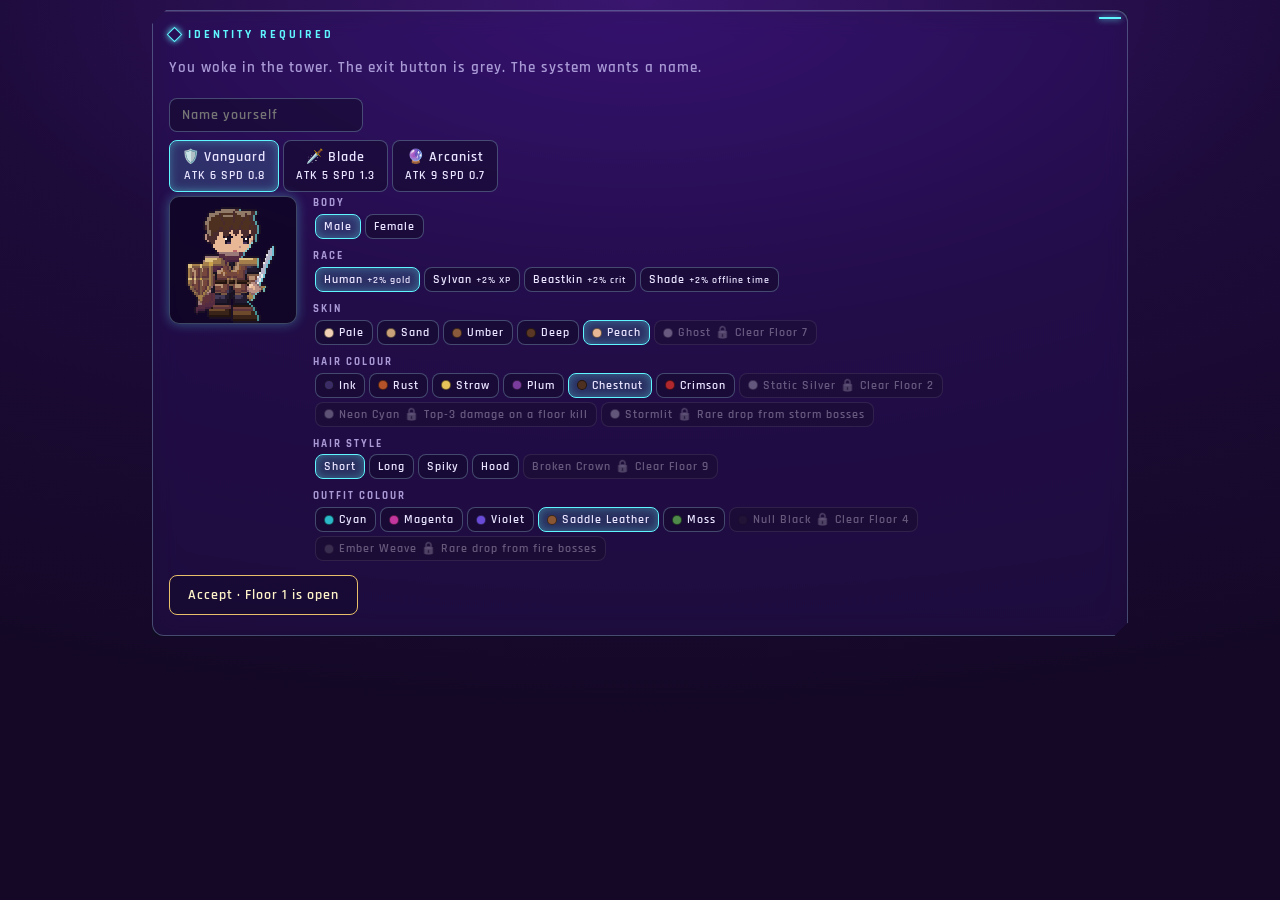
==== commit 298bbbf8: "Launch moved: gate opens Mon Oct 26, 8:30 PM CT (LAUNCH_AT 2026-10-27T01:30:00Z, was 10:30 AM CT); g" ====
--- a/index.html
+++ b/index.html
@@ -1,7 +1,7 @@
 <!doctype html><html lang="en"><head><meta charset="utf-8"><meta name="viewport" content="width=device-width,initial-scale=1,viewport-fit=cover"><meta name="theme-color" content="#000000">
 <title>$LOGOUT</title><meta name="robots" content="noindex">
 <meta property="og:title" content="$LOGOUT"><meta property="og:description" content="Log out disabled."><meta property="og:image" content="https://logouttower.github.io/logout-game/landing/img/og.jpg?v=3"><meta name="twitter:card" content="summary_large_image"><meta name="twitter:title" content="$LOGOUT"><meta name="twitter:image" content="https://logouttower.github.io/logout-game/landing/img/og.jpg?v=3">
-<!--gate--><script>var G={"lock":true,"at":"2026-10-26T15:30:00Z","h":["05882b977150fcf7838197d682204bea98807c7b3a4919c795eec7bcaade9a2e","374da5e28297c53b43468e29236c132652675fbf158573f24daaf9cfcbbed19b"]};</script><!--/gate-->
+<!--gate--><script>var G={"lock":true,"at":"2026-10-27T01:30:00Z","h":["05882b977150fcf7838197d682204bea98807c7b3a4919c795eec7bcaade9a2e","374da5e28297c53b43468e29236c132652675fbf158573f24daaf9cfcbbed19b"]};</script><!--/gate-->
 <script>(function(){var k=localStorage.getItem('logout.v1.gate');if(!G.lock||Date.now()>=Date.parse(G.at)||G.h.indexOf(k)>=0)location.replace('app.html'+location.search+location.hash)})()</script>
 <style>*{box-sizing:border-box}html,body{margin:0;height:100%;background:#000}body{display:grid;place-items:center;min-height:100svh;padding:24px 16px;font:16px ui-monospace,Menlo,Consolas,monospace}main{text-align:center}.tw{position:relative;width:90px;height:192px;margin:0 auto 36px;animation:bob 5s ease-in-out infinite}.px{position:relative;display:block;width:90px;height:192px;image-rendering:pixelated}.glow{position:absolute;left:50%;top:44%;width:220px;height:220px;margin:-110px 0 0 -110px;border-radius:50%;background:radial-gradient(closest-side,rgba(120,90,200,.16),rgba(120,90,200,.05) 55%,transparent)}.lamp{animation:fl 4.2s steps(1) infinite}@keyframes bob{50%{transform:translateY(-8px)}}@keyframes fl{0%,100%{opacity:1}46%{opacity:.25}48%{opacity:1}71%{opacity:.5}73%{opacity:1}88%{opacity:.15}90%{opacity:1}}input{width:200px;height:40px;padding:0 10px;background:#000;color:#e6e1f0;border:1px solid #2c2838;border-radius:0;outline:0;font:inherit;text-align:center;letter-spacing:.1em}input:focus{border-color:#6c5ca8}input.no{border-color:#7a3a3a;animation:sh .3s}@keyframes sh{25%{transform:translateX(-4px)}75%{transform:translateX(4px)}}@media (min-width:700px){.tw,.px{width:120px;height:256px}}@media (prefers-reduced-motion:reduce){.tw,.lamp,input.no{animation:none}}</style>
 </head><body>
